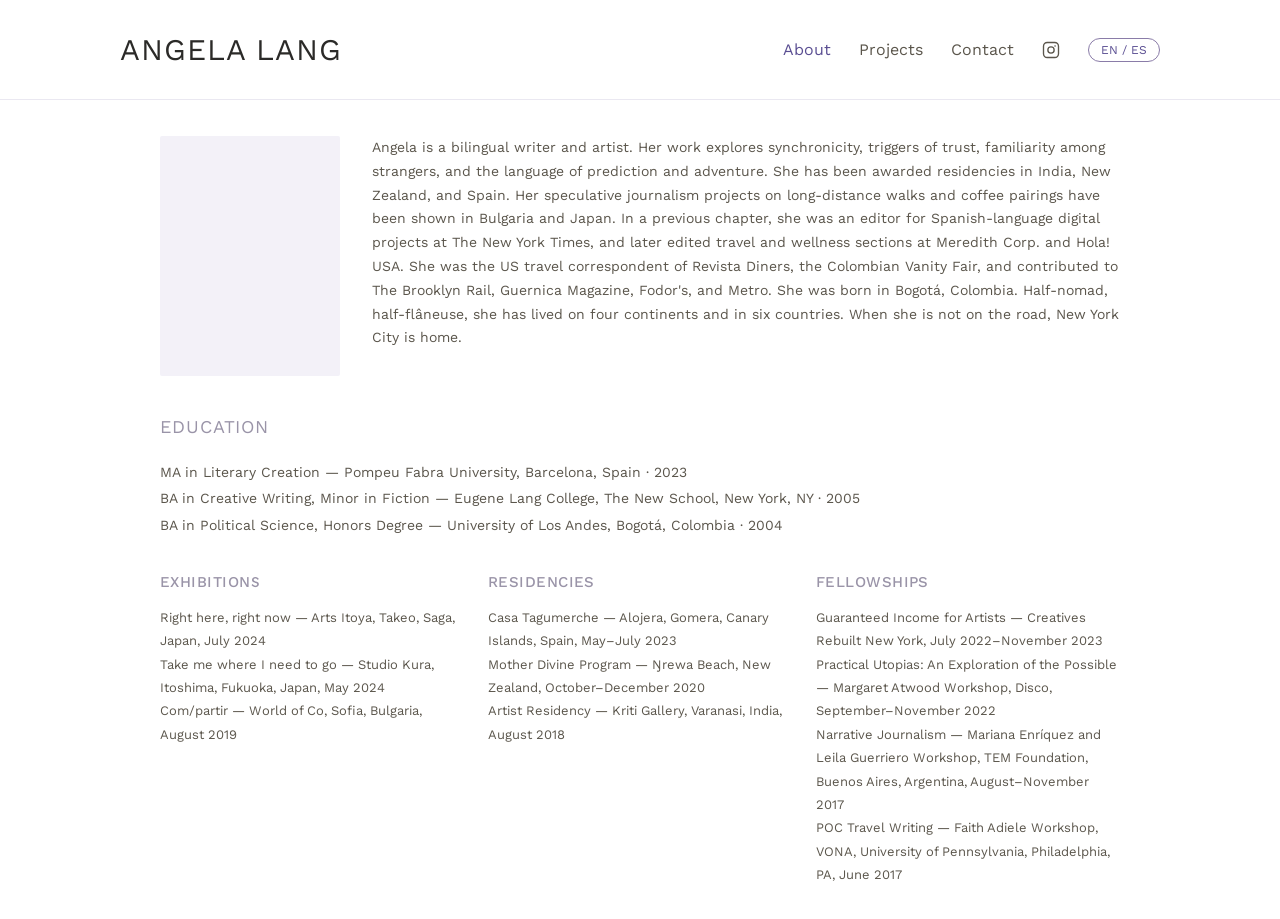
==== about.html @ 2eeb550e "initial site upload" ====
<!DOCTYPE html>
<html lang="en">
<head>
<meta charset="UTF-8">
<meta name="viewport" content="width=device-width, initial-scale=1.0">
<title>About &mdash; Angela Lang</title>
<link rel="preconnect" href="https://fonts.googleapis.com">
<link href="https://fonts.googleapis.com/css2?family=Work+Sans:wght@400;500&display=swap" rel="stylesheet">
<link rel="stylesheet" href="css/style.css">
</head>
<body>

<header class="site-header">
  <div class="wrap nav-row">
    <a href="index.html" class="wordmark">Angela Lang</a>
    <button class="menu-toggle" aria-label="Menu">&#9776;</button>
    <nav class="primary-nav">
      <a href="about.html" class="active">About</a>
      <div class="nav-dropdown" tabindex="0">
        <a href="literary.html">Projects</a>
        <div class="nav-dropdown-menu">
          <a href="literary.html">Literary</a>
          <a href="series.html">Visual</a>
          <a href="collaborations.html">Collaborative</a>
        </div>
      </div>
      <a href="contact.html">Contact</a>
      <a href="https://www.instagram.com/portableangela/" target="_blank" rel="noopener" class="nav-icon" aria-label="Instagram"><svg width="18" height="18" viewBox="0 0 24 24" fill="none" stroke="currentColor" stroke-width="1.8"><rect x="2" y="2" width="20" height="20" rx="5"/><circle cx="12" cy="12" r="4.2"/><circle cx="17.4" cy="6.6" r="1.1" fill="currentColor" stroke="none"/></svg></a>
      <button class="lang-toggle">EN / ES</button>
    </nav>
  </div>
</header>

<main class="wrap">
  <div class="about-grid">
    <div class="about-photo"></div>
    <div>
      <div class="about-bio" data-about-bio></div>
    </div>
  </div>

  <h2 class="section-label">Education</h2>
  <div class="list-block" data-education></div>

  <div class="cv-columns">
    <div>
      <h3>Exhibitions</h3>
      <p data-exhibitions></p>
    </div>
    <div>
      <h3>Residencies</h3>
      <p data-residencies></p>
    </div>
    <div>
      <h3>Fellowships</h3>
      <p data-fellowships></p>
    </div>
  </div>
</main>


<script src="content.js"></script>
<script src="js/main.js"></script>
<script>renderAbout();</script>
</body>
</html>
---- css/style.css ----
/* ---- tokens ---- */
:root {
  --bg: #FFFFFF;
  --bg-alt: #F7F6FA;
  --surface: #F3F1F8;
  --surface-alt: #FAF9FC;
  --border: #EAE8F1;
  --ink: #2B2A28;
  --text-secondary: #5B564C;
  --text-muted: #9A94A8;
  --accent: #8A7CA8;
  --accent-text: #5A4E92;
  --accent-strong: #6F5F9E;

  --font-display: 'Work Sans', sans-serif;
  --font-body: 'Work Sans', sans-serif;
}

* { box-sizing: border-box; }

html { scroll-behavior: smooth; }

body {
  margin: 0;
  background: var(--bg);
  color: var(--ink);
  font-family: var(--font-body);
  font-size: 16px;
  line-height: 1.7;
  -webkit-font-smoothing: antialiased;
}

a { color: inherit; text-decoration: none; }
img { max-width: 100%; display: block; }

.eyebrow {
  font-family: var(--font-display);
  font-size: 13px;
  letter-spacing: 0.06em;
  text-transform: uppercase;
  color: var(--accent-text);
}

/* ---- layout shell ---- */
.wrap {
  max-width: 1040px;
  margin: 0 auto;
  padding: 0 40px;
}

@media (max-width: 640px) {
  .wrap { padding: 0 20px; }
}

/* ---- header / nav ---- */
header.site-header {
  border-bottom: 0.5px solid var(--border);
}

.nav-row {
  display: flex;
  justify-content: space-between;
  align-items: center;
  padding: 24px 0;
}

.wordmark {
  font-family: var(--font-display);
  font-size: 30px;
  text-transform: uppercase;
  letter-spacing: 0.03em;
  color: var(--ink);
}

nav.primary-nav {
  display: flex;
  align-items: center;
  gap: 28px;
  font-size: 16px;
  color: var(--text-secondary);
}

nav.primary-nav a:hover,
nav.primary-nav a.active { color: var(--accent-text); }

.nav-dropdown { position: relative; }

.nav-dropdown-menu {
  position: absolute;
  top: 26px;
  left: -12px;
  background: var(--bg);
  border: 0.5px solid var(--border);
  border-radius: 6px;
  padding: 8px 0;
  min-width: 150px;
  box-shadow: 0 8px 24px rgba(43,42,40,0.06);
  display: none;
  z-index: 20;
}

.nav-dropdown:hover .nav-dropdown-menu,
.nav-dropdown:focus-within .nav-dropdown-menu { display: block; }

.nav-dropdown-menu a {
  display: block;
  padding: 8px 16px;
  font-size: 13px;
  color: var(--text-secondary);
}

.nav-dropdown-menu a:hover { color: var(--accent-text); background: var(--surface-alt); }

.lang-toggle {
  border: 0.5px solid var(--accent);
  color: var(--accent-text);
  border-radius: 14px;
  padding: 4px 12px;
  font-size: 12px;
  background: none;
  cursor: pointer;
  font-family: var(--font-body);
}

.nav-icon {
  display: flex;
  align-items: center;
  color: var(--text-secondary);
}

.nav-icon:hover { color: var(--accent-text); }

.menu-toggle {
  display: none;
  background: none;
  border: none;
  font-size: 22px;
  color: var(--ink);
  cursor: pointer;
}

@media (max-width: 760px) {
  nav.primary-nav { display: none; }
  .menu-toggle { display: block; }
  nav.primary-nav.open {
    display: flex;
    flex-direction: column;
    align-items: flex-start;
    gap: 14px;
    position: absolute;
    top: 68px;
    left: 0;
    right: 0;
    background: var(--bg);
    border-bottom: 0.5px solid var(--border);
    padding: 20px 40px;
    z-index: 30;
  }
  .nav-dropdown-menu { position: static; box-shadow: none; border: none; padding: 4px 0 0 12px; }
}

/* ---- hero ---- */
.hero {
  text-align: center;
  padding: 64px 0 48px;
}

.hero h1 {
  font-family: var(--font-body);
  font-weight: 400;
  font-size: 34px;
  letter-spacing: 0.01em;
  line-height: 1.3;
  color: var(--ink);
  max-width: 560px;
  margin: 0 auto 18px;
}

.hero p {
  font-size: 17px;
  color: var(--text-secondary);
  max-width: 480px;
  margin: 0 auto;
}

/* ---- section labels ---- */
.section-label {
  font-family: var(--font-display);
  font-weight: 400;
  font-size: 18px;
  text-transform: uppercase;
  letter-spacing: 0.05em;
  color: var(--text-muted);
  margin: 0 0 16px;
}

/* ---- project grid / cards ---- */
.project-grid {
  display: grid;
  grid-template-columns: repeat(3, 1fr);
  gap: 16px;
  margin-bottom: 48px;
}

.project-grid--two-col {
  grid-template-columns: repeat(2, minmax(0, 300px));
  justify-content: start;
}

@media (max-width: 640px) {
  .project-grid { grid-template-columns: 1fr 1fr; }
}

.project-card {
  background: var(--surface);
  border-radius: 2px;
  aspect-ratio: 4 / 5;
  display: flex;
  align-items: flex-end;
  padding: 14px;
  transition: background 0.15s ease;
}

.project-card:hover { background: #ECE9F5; }

.project-card .tag {
  font-family: var(--font-display);
  font-size: 18px;
  color: var(--ink);
  display: block;
}

.project-card .title {
  font-size: 11px;
  color: var(--text-muted);
}

/* ---- project category intro ---- */
.category-intro {
  max-width: 560px;
  color: var(--text-secondary);
  font-size: 14px;
  margin-bottom: 28px;
}

/* ---- project detail ---- */
.detail-meta {
  font-size: 11px;
  color: var(--text-muted);
  text-transform: uppercase;
  letter-spacing: 0.05em;
  margin-bottom: 8px;
}

.detail-title {
  font-family: var(--font-display);
  font-weight: 500;
  font-size: 28px;
  color: var(--ink);
  margin: 0 0 14px;
}

.detail-description {
  font-size: 15px;
  color: var(--text-secondary);
  max-width: 580px;
  margin-bottom: 22px;
}

.detail-body {
  font-size: 15px;
  color: var(--text-secondary);
  max-width: 580px;
  margin-bottom: 28px;
}

.detail-image {
  background: var(--surface);
  border-radius: 2px;
  aspect-ratio: 16 / 10;
  max-width: 580px;
  margin: 0 0 8px;
}

.detail-image-caption {
  font-size: 12px;
  color: var(--text-muted);
  max-width: 580px;
  margin: 0 0 28px;
}

.detail-gallery {
  display: grid;
  grid-template-columns: repeat(3, 1fr);
  gap: 12px;
  max-width: 580px;
  margin: 0 0 8px;
}

.detail-gallery-frame {
  background: var(--surface);
  border-radius: 2px;
  aspect-ratio: 4 / 5;
}

.detail-carousel {
  position: relative;
  max-width: 580px;
  margin: 0 0 8px;
}

.detail-carousel-viewport {
  overflow: hidden;
  border-radius: 2px;
}

.detail-carousel-track {
  display: flex;
  transition: transform 0.3s ease;
}

.detail-carousel-frame {
  flex: 0 0 100%;
  background: var(--surface);
  aspect-ratio: 16 / 10;
}

.carousel-arrow {
  position: absolute;
  top: 50%;
  transform: translateY(-50%);
  width: 32px;
  height: 32px;
  border-radius: 50%;
  border: 0.5px solid var(--border);
  background: rgba(255, 255, 255, 0.85);
  color: var(--ink);
  font-size: 15px;
  display: flex;
  align-items: center;
  justify-content: center;
  cursor: pointer;
}

.carousel-arrow:hover { background: var(--bg); color: var(--accent-text); }
.carousel-arrow--prev { left: 10px; }
.carousel-arrow--next { right: 10px; }

.carousel-dots {
  display: flex;
  justify-content: center;
  gap: 8px;
  margin-top: 12px;
}

.carousel-dot {
  width: 7px;
  height: 7px;
  border-radius: 50%;
  border: none;
  background: var(--border);
  padding: 0;
  cursor: pointer;
}

.carousel-dot.active { background: var(--accent); }

.detail-carousel-caption {
  display: none;
  font-size: 12px;
  color: var(--text-muted);
  text-align: center;
  margin-top: 10px;
}

.detail-carousel-caption.active { display: block; }

@media (max-width: 640px) {
  .detail-gallery { grid-template-columns: repeat(3, 1fr); gap: 8px; }
}

.detail-links {
  margin-top: 32px;
}

.detail-links a {
  display: block;
  color: var(--accent-text);
  font-size: 14px;
  margin-bottom: 16px;
}

.detail-links a:hover { text-decoration: underline; }

.back-link {
  display: inline-block;
  font-size: 13px;
  color: var(--text-muted);
  margin-bottom: 24px;
}

.back-link:hover { color: var(--accent-text); }

/* ---- about page ---- */
.about-grid {
  display: grid;
  grid-template-columns: 180px 1fr;
  gap: 32px;
  padding: 36px 0;
}

@media (max-width: 640px) {
  .about-grid { grid-template-columns: 1fr; }
}

.about-photo {
  background: var(--surface);
  border-radius: 2px;
  aspect-ratio: 3 / 4;
}

.about-name {
  font-family: var(--font-display);
  font-size: 24px;
  color: var(--ink);
  margin: 0 0 12px;
}

.about-bio {
  font-size: 14px;
  color: var(--text-secondary);
}

.list-block {
  font-size: 14px;
  color: var(--text-secondary);
  line-height: 1.9;
  margin: 0 0 32px;
}

.cv-columns {
  display: grid;
  grid-template-columns: repeat(3, 1fr);
  gap: 24px;
  margin-bottom: 32px;
}

@media (max-width: 640px) {
  .cv-columns { grid-template-columns: 1fr; }
}

.cv-columns h3 {
  font-family: var(--font-display);
  font-weight: 500;
  font-size: 15px;
  text-transform: uppercase;
  letter-spacing: 0.03em;
  color: var(--text-muted);
  margin: 0 0 10px;
}

.cv-columns p {
  font-size: 13px;
  color: var(--text-secondary);
  line-height: 1.8;
  margin: 0;
}

/* ---- contact page ---- */
.contact-hero {
  text-align: center;
  padding: 52px 0 8px;
}

.contact-hero h1 {
  font-family: var(--font-display);
  font-weight: 500;
  font-size: 26px;
  margin: 0 0 10px;
}

.contact-hero p {
  font-size: 14px;
  color: var(--text-secondary);
  max-width: 400px;
  margin: 0 auto;
}

.contact-form {
  max-width: 420px;
  margin: 28px auto 0;
}

.contact-form input,
.contact-form textarea {
  width: 100%;
  background: var(--surface-alt);
  border: 0.5px solid var(--border);
  border-radius: 2px;
  padding: 10px 12px;
  font-size: 13px;
  color: var(--ink);
  font-family: var(--font-body);
  margin-bottom: 12px;
  resize: none;
}

.contact-form button {
  width: 100%;
  background: var(--accent);
  color: #F7F6FA;
  border: none;
  padding: 11px;
  border-radius: 2px;
  font-size: 13px;
  font-family: var(--font-body);
  cursor: pointer;
}

.contact-form button:hover { background: var(--accent-strong); }

.newsletter-box {
  max-width: 420px;
  margin: 38px auto 0;
  padding: 22px 24px;
  background: var(--surface);
  border-radius: 6px;
  text-align: center;
}

.newsletter-box h2 {
  font-family: var(--font-display);
  font-weight: 500;
  font-size: 15px;
  margin: 0 0 6px;
}

.newsletter-box p {
  font-size: 12px;
  color: var(--text-secondary);
  margin: 0 0 14px;
  line-height: 1.6;
}

.newsletter-form {
  display: flex;
  gap: 8px;
}

.newsletter-form input {
  flex: 1;
  background: var(--surface-alt);
  border: 0.5px solid var(--border);
  border-radius: 2px;
  padding: 8px 10px;
  font-size: 12px;
  color: var(--ink);
  font-family: var(--font-body);
}

.newsletter-form button {
  background: var(--ink);
  color: var(--bg-alt);
  border: none;
  padding: 8px 16px;
  border-radius: 2px;
  font-size: 12px;
  font-family: var(--font-body);
  white-space: nowrap;
  cursor: pointer;
}

.contact-social {
  text-align: center;
  font-size: 12px;
  color: var(--text-muted);
  padding: 32px 0 0;
}

/* ---- footer ---- */
footer.site-footer {
  border-top: 0.5px solid var(--border);
  padding: 22px 0;
  display: flex;
  justify-content: space-between;
  font-size: 12px;
  color: var(--text-muted);
  margin-top: 24px;
}

/* ---- focus visibility ---- */
a:focus-visible, button:focus-visible, input:focus-visible, textarea:focus-visible {
  outline: 2px solid var(--accent);
  outline-offset: 2px;
}

@media (prefers-reduced-motion: reduce) {
  html { scroll-behavior: auto; }
  * { transition: none !important; }
}
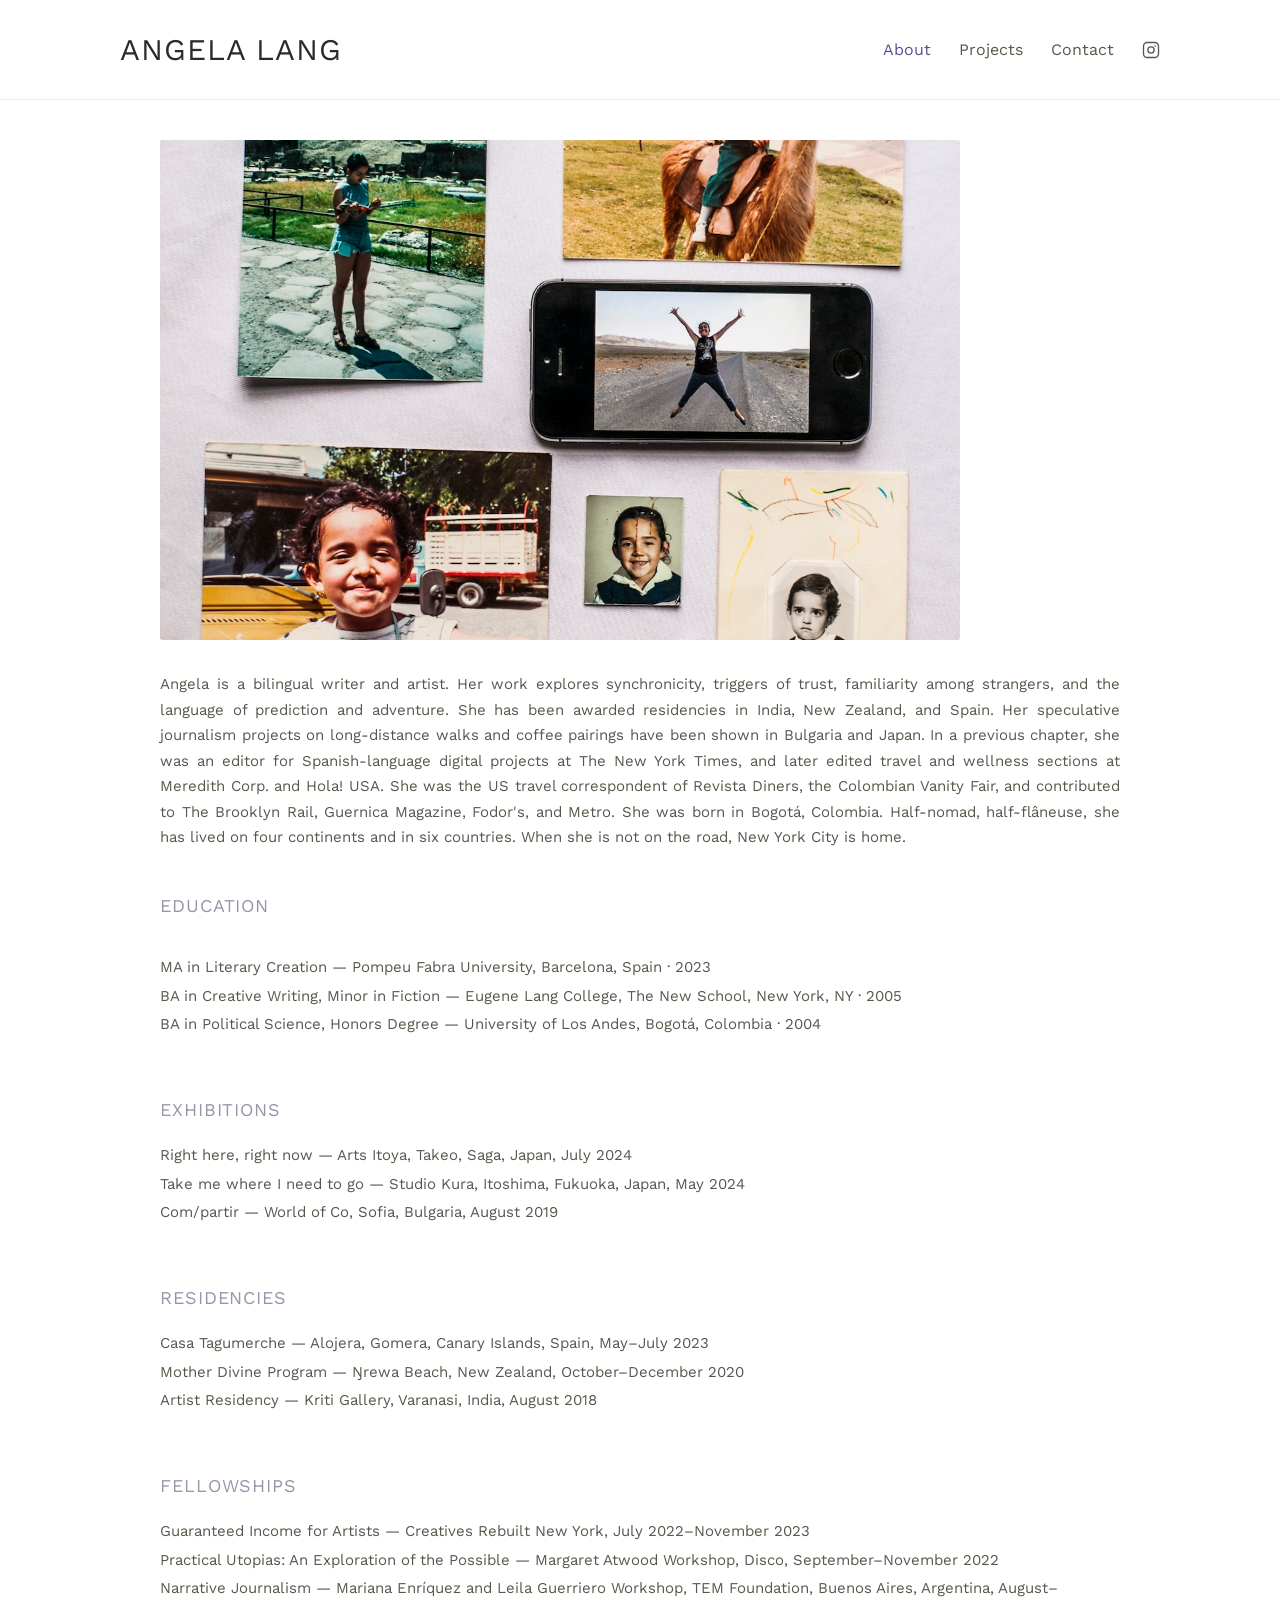
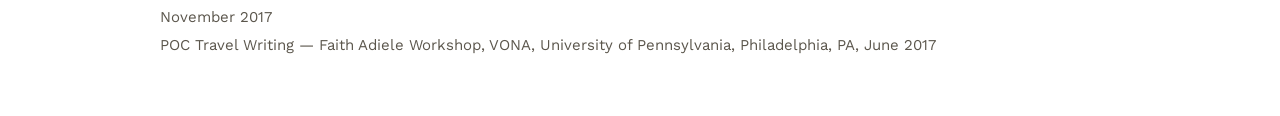
==== commit 4f08a7c3: "About page redesign, tile centering, photo crops" ====
--- a/about.html
+++ b/about.html
@@ -32,30 +32,20 @@
 </header>
 
 <main class="wrap">
-  <div class="about-grid">
-    <div class="about-photo"></div>
-    <div>
-      <div class="about-bio" data-about-bio></div>
-    </div>
-  </div>
+  <div class="about-photo-large"></div>
+  <div class="about-bio" data-about-bio></div>
 
   <h2 class="section-label">Education</h2>
   <div class="list-block" data-education></div>
 
-  <div class="cv-columns">
-    <div>
-      <h3>Exhibitions</h3>
-      <p data-exhibitions></p>
-    </div>
-    <div>
-      <h3>Residencies</h3>
-      <p data-residencies></p>
-    </div>
-    <div>
-      <h3>Fellowships</h3>
-      <p data-fellowships></p>
-    </div>
-  </div>
+  <h3 class="cv-heading">Exhibitions</h3>
+  <div class="list-block" data-exhibitions></div>
+
+  <h3 class="cv-heading">Residencies</h3>
+  <div class="list-block" data-residencies></div>
+
+  <h3 class="cv-heading">Fellowships</h3>
+  <div class="list-block" data-fellowships></div>
 </main>
 
 
--- a/css/style.css
+++ b/css/style.css
@@ -112,6 +112,7 @@
 .nav-dropdown-menu a:hover { color: var(--accent-text); background: var(--surface-alt); }
 
 .lang-toggle {
+  display: none;
   border: 0.5px solid var(--accent);
   color: var(--accent-text);
   border-radius: 14px;
@@ -191,7 +192,7 @@
   text-transform: uppercase;
   letter-spacing: 0.05em;
   color: var(--text-muted);
-  margin: 0 0 16px;
+  margin: 40px 0 32px;
 }
 
 /* ---- project grid / cards ---- */
@@ -202,9 +203,27 @@
   margin-bottom: 48px;
 }
 
-.project-grid--two-col {
-  grid-template-columns: repeat(2, minmax(0, 300px));
-  justify-content: start;
+.project-grid--cols-3 {
+  grid-template-columns: repeat(3, 1fr);
+}
+
+.project-grid--cols-4 {
+  grid-template-columns: repeat(4, 1fr);
+}
+
+.project-grid--cols-3 .project-card,
+.project-grid--cols-4 .project-card {
+  aspect-ratio: 3 / 4;
+}
+
+@media (max-width: 760px) {
+  .project-grid--cols-3,
+  .project-grid--cols-4 { grid-template-columns: repeat(2, 1fr); }
+}
+
+@media (max-width: 480px) {
+  .project-grid--cols-3,
+  .project-grid--cols-4 { grid-template-columns: 1fr; }
 }
 
 @media (max-width: 640px) {
@@ -216,9 +235,40 @@
   border-radius: 2px;
   aspect-ratio: 4 / 5;
   display: flex;
-  align-items: flex-end;
+  align-items: center;
   padding: 14px;
   transition: background 0.15s ease;
+  position: relative;
+  overflow: hidden;
+}
+
+.photo-fill {
+  position: absolute;
+  inset: 0;
+  width: 100%;
+  height: 100%;
+  object-fit: cover;
+  border-radius: inherit;
+}
+
+.photo-fill + * {
+  position: relative;
+  z-index: 1;
+}
+
+.project-card.has-photo::before {
+  content: "";
+  position: absolute;
+  inset: 0;
+  background: linear-gradient(to top, rgba(0, 0, 0, 0.55) 0%, rgba(0, 0, 0, 0.15) 45%, rgba(0, 0, 0, 0) 70%);
+  z-index: 1;
+}
+
+.project-card.has-photo .tag,
+.project-card.has-photo .title {
+  color: #FFFFFF;
+  position: relative;
+  z-index: 2;
 }
 
 .project-card:hover { background: #ECE9F5; }
@@ -237,10 +287,12 @@
 
 /* ---- project category intro ---- */
 .category-intro {
-  max-width: 560px;
-  color: var(--text-secondary);
-  font-size: 14px;
-  margin-bottom: 28px;
+  max-width: none;
+  color: var(--text-secondary);
+  font-size: 15px;
+  line-height: 1.7;
+  margin: 0 0 40px;
+  text-align: justify;
 }
 
 /* ---- project detail ---- */
@@ -263,29 +315,33 @@
 .detail-description {
   font-size: 15px;
   color: var(--text-secondary);
-  max-width: 580px;
+  max-width: 800px;
   margin-bottom: 22px;
+  text-align: justify;
 }
 
 .detail-body {
   font-size: 15px;
   color: var(--text-secondary);
-  max-width: 580px;
+  max-width: 800px;
   margin-bottom: 28px;
+  text-align: justify;
 }
 
 .detail-image {
+  position: relative;
+  overflow: hidden;
   background: var(--surface);
   border-radius: 2px;
   aspect-ratio: 16 / 10;
-  max-width: 580px;
-  margin: 0 0 8px;
+  max-width: 800px;
+  margin: 28px 0 32px;
 }
 
 .detail-image-caption {
-  font-size: 12px;
-  color: var(--text-muted);
-  max-width: 580px;
+  font-size: 13px;
+  color: var(--text-secondary);
+  max-width: 800px;
   margin: 0 0 28px;
 }
 
@@ -293,11 +349,13 @@
   display: grid;
   grid-template-columns: repeat(3, 1fr);
   gap: 12px;
-  max-width: 580px;
-  margin: 0 0 8px;
+  max-width: 800px;
+  margin: 28px 0 8px;
 }
 
 .detail-gallery-frame {
+  position: relative;
+  overflow: hidden;
   background: var(--surface);
   border-radius: 2px;
   aspect-ratio: 4 / 5;
@@ -305,8 +363,8 @@
 
 .detail-carousel {
   position: relative;
-  max-width: 580px;
-  margin: 0 0 8px;
+  max-width: 800px;
+  margin: 28px 0 32px;
 }
 
 .detail-carousel-viewport {
@@ -320,6 +378,8 @@
 }
 
 .detail-carousel-frame {
+  position: relative;
+  overflow: hidden;
   flex: 0 0 100%;
   background: var(--surface);
   aspect-ratio: 16 / 10;
@@ -367,8 +427,8 @@
 
 .detail-carousel-caption {
   display: none;
-  font-size: 12px;
-  color: var(--text-muted);
+  font-size: 13px;
+  color: var(--text-secondary);
   text-align: center;
   margin-top: 10px;
 }
@@ -380,7 +440,7 @@
 }
 
 .detail-links {
-  margin-top: 32px;
+  margin-top: 44px;
 }
 
 .detail-links a {
@@ -402,68 +462,38 @@
 .back-link:hover { color: var(--accent-text); }
 
 /* ---- about page ---- */
-.about-grid {
-  display: grid;
-  grid-template-columns: 180px 1fr;
-  gap: 32px;
-  padding: 36px 0;
-}
-
-@media (max-width: 640px) {
-  .about-grid { grid-template-columns: 1fr; }
-}
-
-.about-photo {
+.about-photo-large {
+  position: relative;
+  overflow: hidden;
   background: var(--surface);
   border-radius: 2px;
-  aspect-ratio: 3 / 4;
-}
-
-.about-name {
-  font-family: var(--font-display);
-  font-size: 24px;
-  color: var(--ink);
-  margin: 0 0 12px;
+  aspect-ratio: 16 / 10;
+  max-width: 800px;
+  margin: 40px 0 32px;
 }
 
 .about-bio {
-  font-size: 14px;
-  color: var(--text-secondary);
+  font-size: 15px;
+  color: var(--text-secondary);
+  text-align: justify;
+  margin-bottom: 8px;
 }
 
 .list-block {
-  font-size: 14px;
+  font-size: 15px;
   color: var(--text-secondary);
   line-height: 1.9;
-  margin: 0 0 32px;
-}
-
-.cv-columns {
-  display: grid;
-  grid-template-columns: repeat(3, 1fr);
-  gap: 24px;
-  margin-bottom: 32px;
-}
-
-@media (max-width: 640px) {
-  .cv-columns { grid-template-columns: 1fr; }
-}
-
-.cv-columns h3 {
-  font-family: var(--font-display);
-  font-weight: 500;
-  font-size: 15px;
+  margin: 0 0 56px;
+}
+
+.cv-heading {
+  font-family: var(--font-display);
+  font-weight: 400;
+  font-size: 18px;
   text-transform: uppercase;
-  letter-spacing: 0.03em;
+  letter-spacing: 0.05em;
   color: var(--text-muted);
-  margin: 0 0 10px;
-}
-
-.cv-columns p {
-  font-size: 13px;
-  color: var(--text-secondary);
-  line-height: 1.8;
-  margin: 0;
+  margin: 0 0 16px;
 }
 
 /* ---- contact page ---- */
